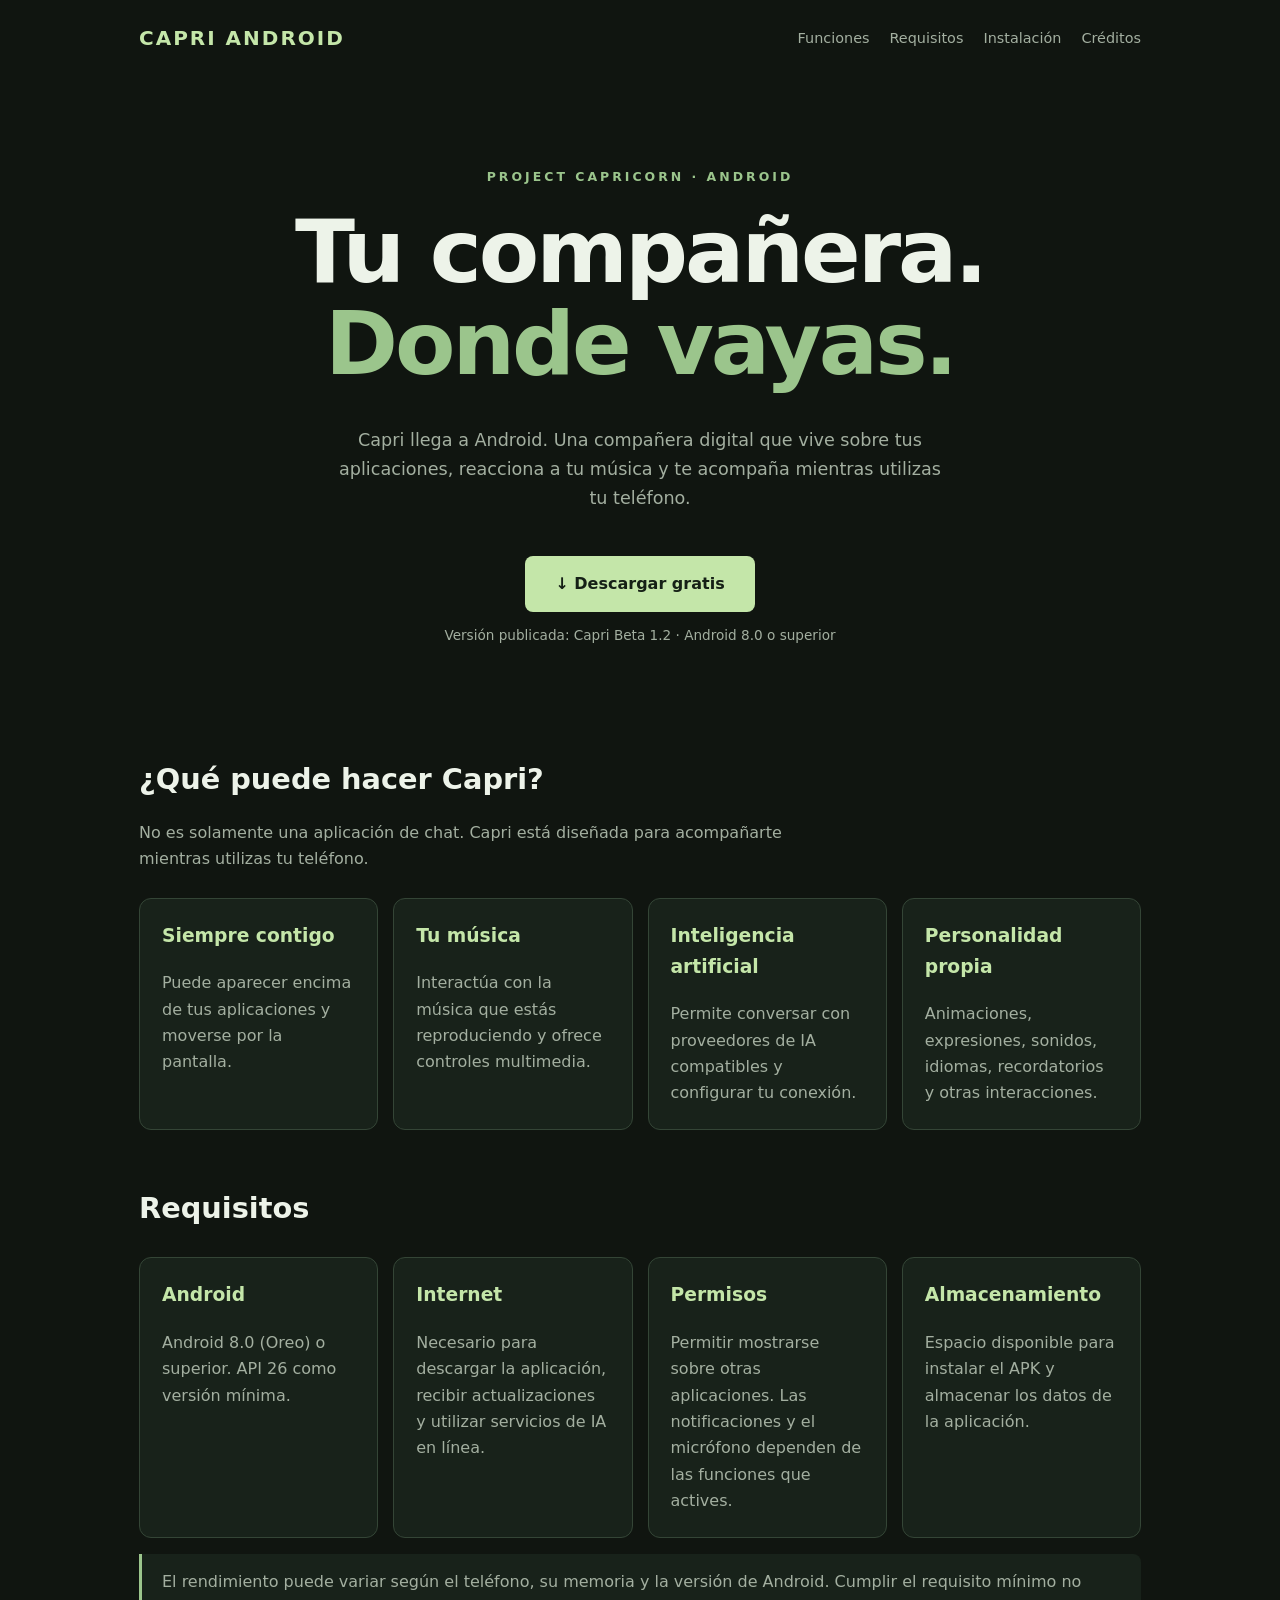
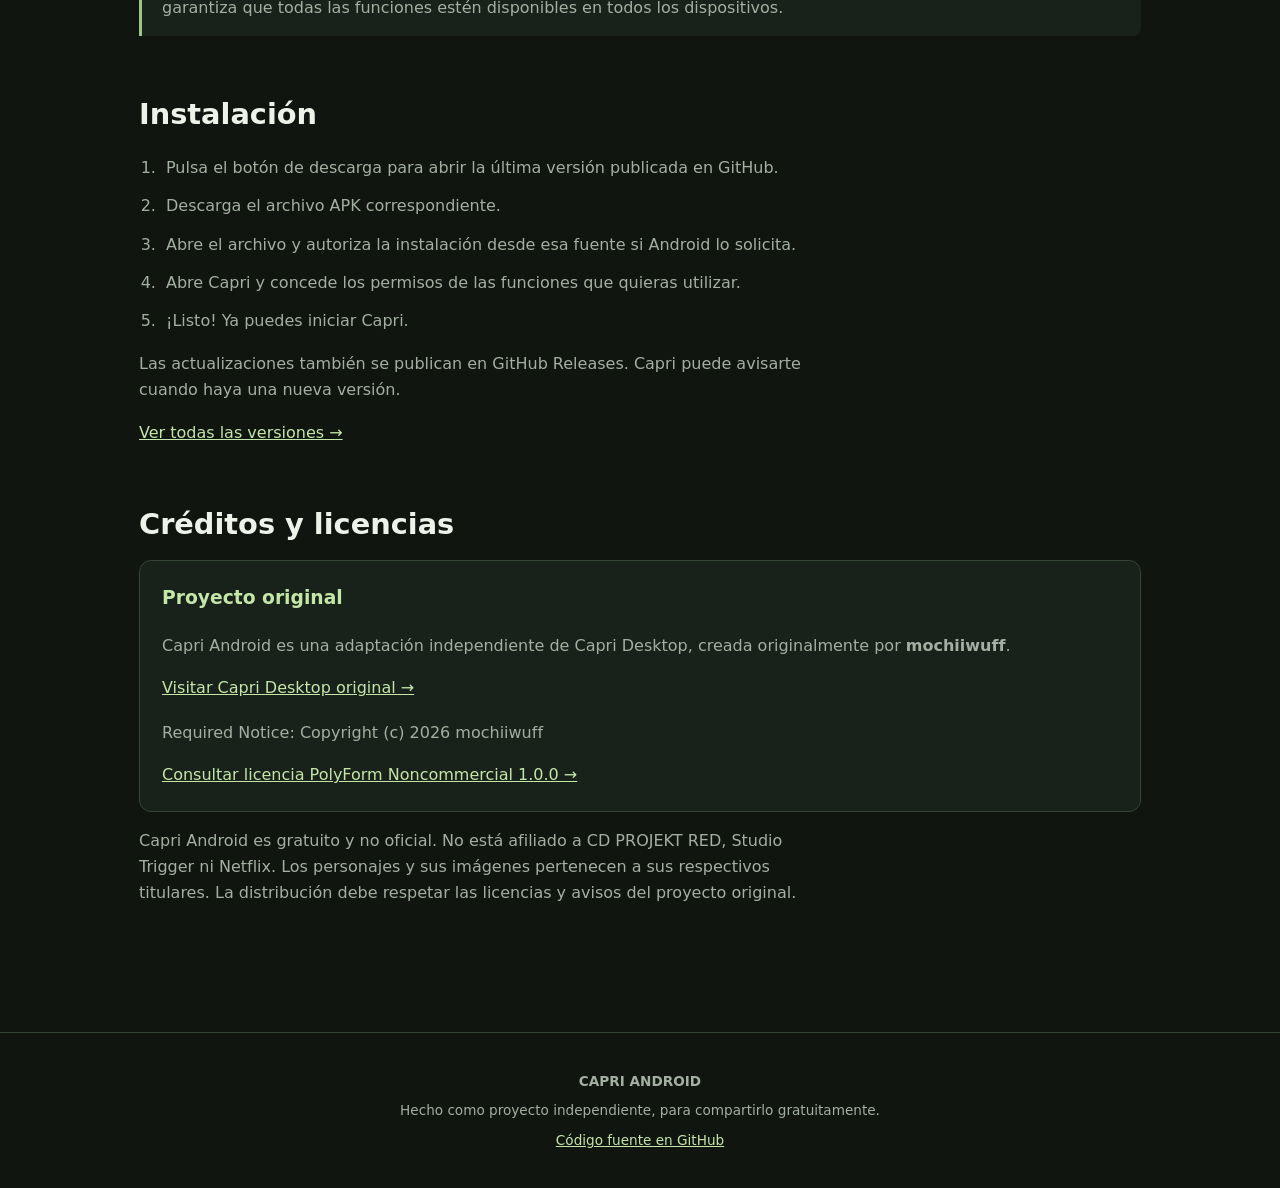
==== docs/index.html @ 74a1c45a "Añade página web de Capri Android Beta 1.2" ====
<!DOCTYPE html>
<html lang="es">
<head>
<meta charset="UTF-8">
<meta name="viewport" content="width=device-width, initial-scale=1">
<meta name="theme-color" content="#101510">
<meta name="description" content="Capri Android: lleva a Capri contigo en tu teléfono. Descarga gratuita para Android.">
<title>Capri Android — Tu compañera digital</title>
<style>
:root {
  color-scheme: dark;
  --bg:#101510;
  --panel:#18221a;
  --green:#9bc58c;
  --bright:#c4e6a9;
  --muted:#a3afa0;
  --line:#344536;
}
* { box-sizing:border-box; }
html { scroll-behavior:smooth; }
body {
  margin:0;
  background:var(--bg);
  color:#edf3e9;
  font-family:system-ui,-apple-system,"Segoe UI",sans-serif;
  line-height:1.65;
}
a { color:var(--bright); }
header {
  max-width:1050px;
  margin:auto;
  padding:22px 24px;
  display:flex;
  justify-content:space-between;
  align-items:center;
  gap:20px;
}
.logo {
  color:var(--bright);
  font-weight:800;
  font-size:1.25rem;
  letter-spacing:2px;
}
nav { display:flex; gap:20px; flex-wrap:wrap; }
nav a { color:var(--muted); text-decoration:none; font-size:.9rem; }
nav a:hover { color:var(--bright); }
main { max-width:1050px; margin:auto; padding:35px 24px 70px; }
.hero {
  min-height:430px;
  display:flex;
  flex-direction:column;
  justify-content:center;
  align-items:center;
  text-align:center;
  padding:55px 15px;
}
.eyebrow {
  color:var(--green);
  text-transform:uppercase;
  letter-spacing:3px;
  font-size:.78rem;
  font-weight:700;
}
h1 {
  font-size:clamp(2.8rem,9vw,5.5rem);
  line-height:1.05;
  letter-spacing:-3px;
  margin:18px 0;
}
h1 span { color:var(--green); }
.hero p {
  max-width:620px;
  color:var(--muted);
  font-size:1.1rem;
}
.download {
  display:inline-block;
  margin-top:25px;
  padding:15px 30px;
  border-radius:8px;
  background:var(--bright);
  color:#152016;
  font-weight:800;
  text-decoration:none;
  transition:.2s;
}
.download:hover { background:#d8f4c3; transform:translateY(-2px); }
.version { color:var(--muted); font-size:.85rem; margin-top:12px; }
section { margin:55px 0; }
h2 { font-size:1.8rem; margin-bottom:12px; }
.intro { color:var(--muted); max-width:700px; }
.grid {
  display:grid;
  grid-template-columns:repeat(auto-fit,minmax(220px,1fr));
  gap:15px;
  margin-top:25px;
}
.card {
  background:var(--panel);
  border:1px solid var(--line);
  border-radius:12px;
  padding:22px;
}
.card h3 { color:var(--bright); margin-top:0; }
.card p { color:var(--muted); margin-bottom:0; }
.steps { padding-left:22px; color:var(--muted); }
.steps li { margin:12px 0; padding-left:5px; }
.notice {
  border-left:3px solid var(--green);
  padding:15px 20px;
  background:var(--panel);
  color:var(--muted);
  border-radius:0 8px 8px 0;
}
footer {
  border-top:1px solid var(--line);
  padding:30px 24px;
  text-align:center;
  color:var(--muted);
  font-size:.85rem;
}
footer p { margin:7px 0; }
@media(max-width:600px) {
  header { align-items:flex-start; flex-direction:column; }
  nav { gap:14px; }
  main { padding-top:10px; }
  .hero { min-height:380px; }
  h1 { letter-spacing:-2px; }
}
</style>
</head>
<body>
<header>
  <div class="logo">CAPRI ANDROID</div>
  <nav>
    <a href="#funciones">Funciones</a>
    <a href="#requisitos">Requisitos</a>
    <a href="#instalar">Instalación</a>
    <a href="#creditos">Créditos</a>
  </nav>
</header>

<main>
  <div class="hero">
    <div class="eyebrow">Project Capricorn · Android</div>
    <h1>Tu compañera.<br><span>Donde vayas.</span></h1>
    <p>Capri llega a Android. Una compañera digital que vive sobre tus aplicaciones, reacciona a tu música y te acompaña mientras utilizas tu teléfono.</p>
    <a class="download" href="https://github.com/eduardotexmal-web/capri-android/releases/download/beta-1.2/Capri-Beta-1.2.apk">
      ↓ Descargar gratis
    </a>
    <div class="version">Versión publicada: Capri Beta 1.2 · Android 8.0 o superior</div>
  </div>

  <section id="funciones">
    <h2>¿Qué puede hacer Capri?</h2>
    <p class="intro">No es solamente una aplicación de chat. Capri está diseñada para acompañarte mientras utilizas tu teléfono.</p>
    <div class="grid">
      <article class="card">
        <h3>Siempre contigo</h3>
        <p>Puede aparecer encima de tus aplicaciones y moverse por la pantalla.</p>
      </article>
      <article class="card">
        <h3>Tu música</h3>
        <p>Interactúa con la música que estás reproduciendo y ofrece controles multimedia.</p>
      </article>
      <article class="card">
        <h3>Inteligencia artificial</h3>
        <p>Permite conversar con proveedores de IA compatibles y configurar tu conexión.</p>
      </article>
      <article class="card">
        <h3>Personalidad propia</h3>
        <p>Animaciones, expresiones, sonidos, idiomas, recordatorios y otras interacciones.</p>
      </article>
    </div>
  </section>

  <section id="requisitos">
    <h2>Requisitos</h2>
    <div class="grid">
      <article class="card">
        <h3>Android</h3>
        <p>Android 8.0 (Oreo) o superior. API 26 como versión mínima.</p>
      </article>
      <article class="card">
        <h3>Internet</h3>
        <p>Necesario para descargar la aplicación, recibir actualizaciones y utilizar servicios de IA en línea.</p>
      </article>
      <article class="card">
        <h3>Permisos</h3>
        <p>Permitir mostrarse sobre otras aplicaciones. Las notificaciones y el micrófono dependen de las funciones que actives.</p>
      </article>
      <article class="card">
        <h3>Almacenamiento</h3>
        <p>Espacio disponible para instalar el APK y almacenar los datos de la aplicación.</p>
      </article>
    </div>
    <p class="notice">El rendimiento puede variar según el teléfono, su memoria y la versión de Android. Cumplir el requisito mínimo no garantiza que todas las funciones estén disponibles en todos los dispositivos.</p>
  </section>

  <section id="instalar">
    <h2>Instalación</h2>
    <ol class="steps">
      <li>Pulsa el botón de descarga para abrir la última versión publicada en GitHub.</li>
      <li>Descarga el archivo APK correspondiente.</li>
      <li>Abre el archivo y autoriza la instalación desde esa fuente si Android lo solicita.</li>
      <li>Abre Capri y concede los permisos de las funciones que quieras utilizar.</li>
      <li>¡Listo! Ya puedes iniciar Capri.</li>
    </ol>
    <p class="intro">Las actualizaciones también se publican en GitHub Releases. Capri puede avisarte cuando haya una nueva versión.</p>
    <a href="https://github.com/eduardotexmal-web/capri-android/releases" target="_blank" rel="noopener">Ver todas las versiones →</a>
  </section>

  <section id="creditos">
    <h2>Créditos y licencias</h2>
    <div class="card">
      <h3>Proyecto original</h3>
      <p>Capri Android es una adaptación independiente de Capri Desktop, creada originalmente por <strong>mochiiwuff</strong>.</p>
      <p><a href="https://github.com/mochiiwuff/capri-desktop" target="_blank" rel="noopener">Visitar Capri Desktop original →</a></p>
      <p style="margin-top:18px">Required Notice: Copyright (c) 2026 mochiiwuff</p>
      <p><a href="https://github.com/eduardotexmal-web/capri-android/blob/main/LICENSE" target="_blank" rel="noopener">Consultar licencia PolyForm Noncommercial 1.0.0 →</a></p>
    </div>
    <p class="intro">Capri Android es gratuito y no oficial. No está afiliado a CD PROJEKT RED, Studio Trigger ni Netflix. Los personajes y sus imágenes pertenecen a sus respectivos titulares. La distribución debe respetar las licencias y avisos del proyecto original.</p>
  </section>
</main>

<footer>
  <p><strong>CAPRI ANDROID</strong></p>
  <p>Hecho como proyecto independiente, para compartirlo gratuitamente.</p>
  <p><a href="https://github.com/eduardotexmal-web/capri-android">Código fuente en GitHub</a></p>
</footer>
</body>
</html>
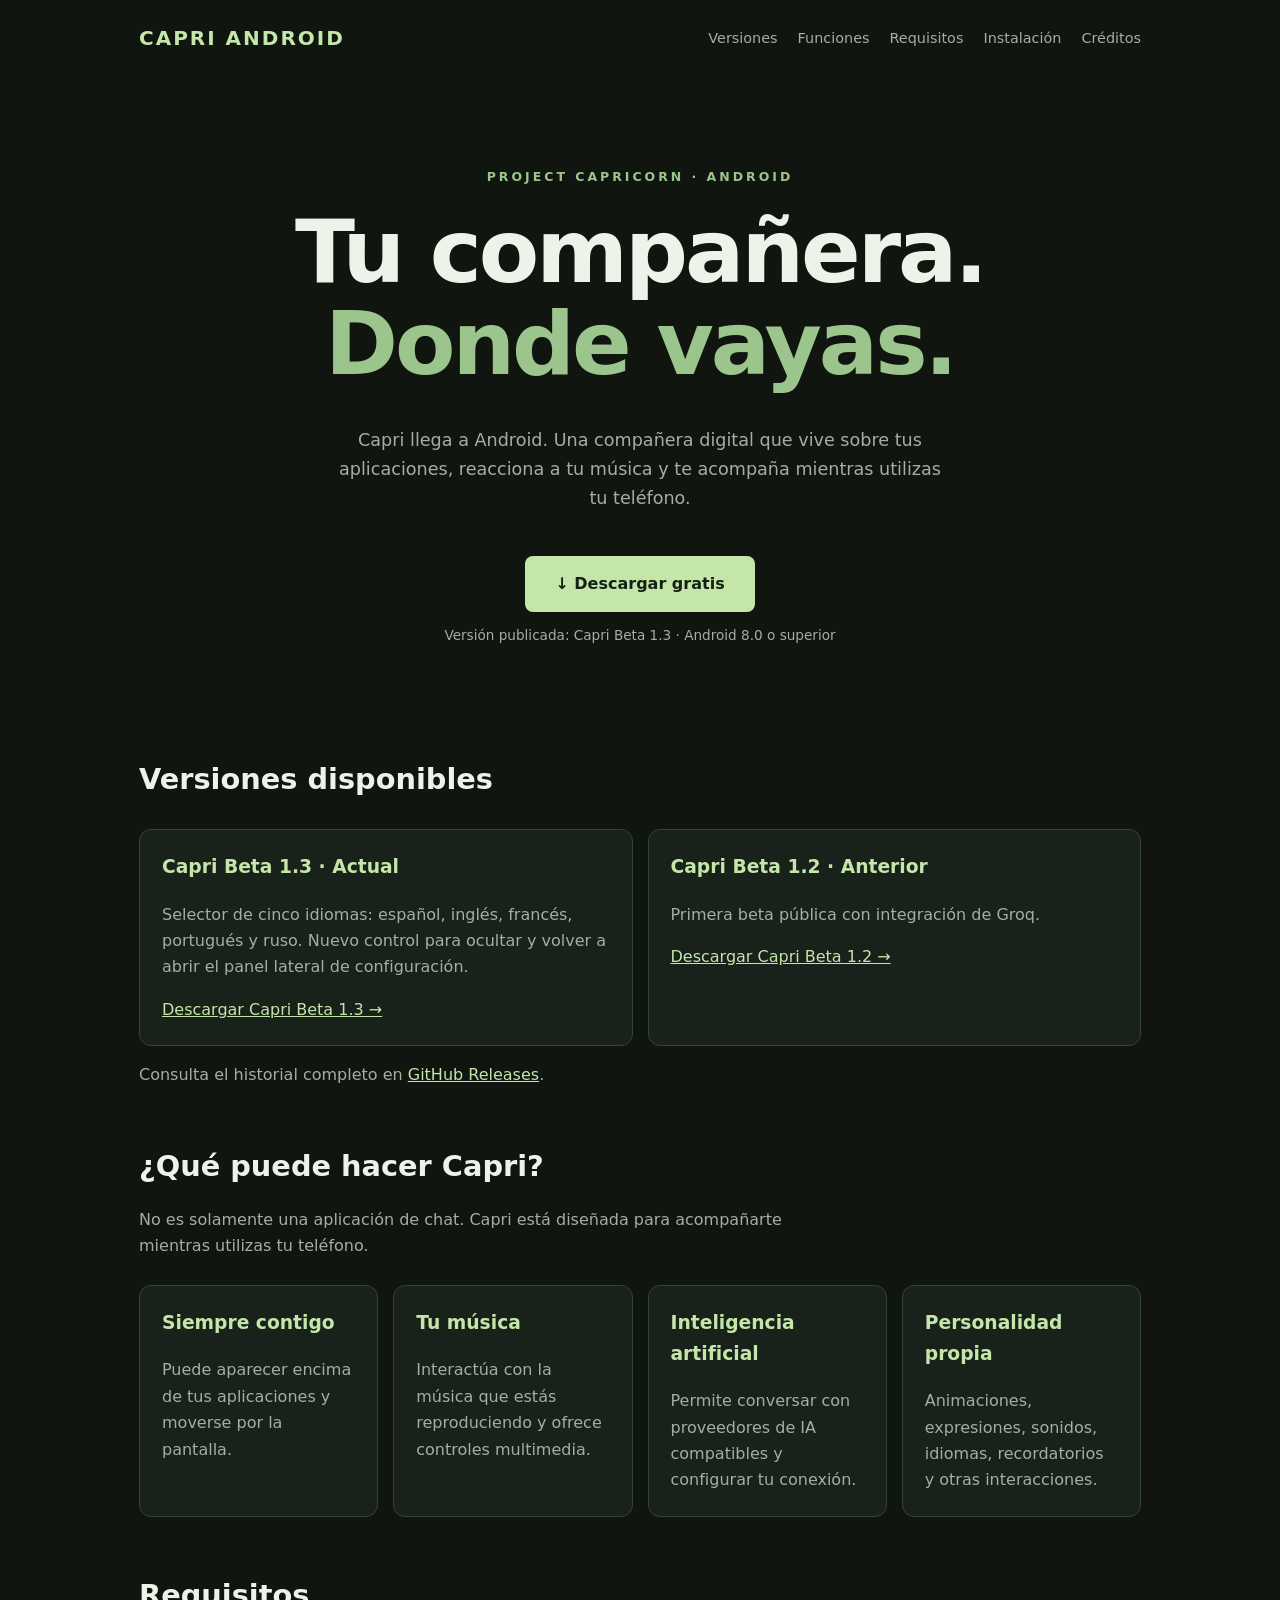
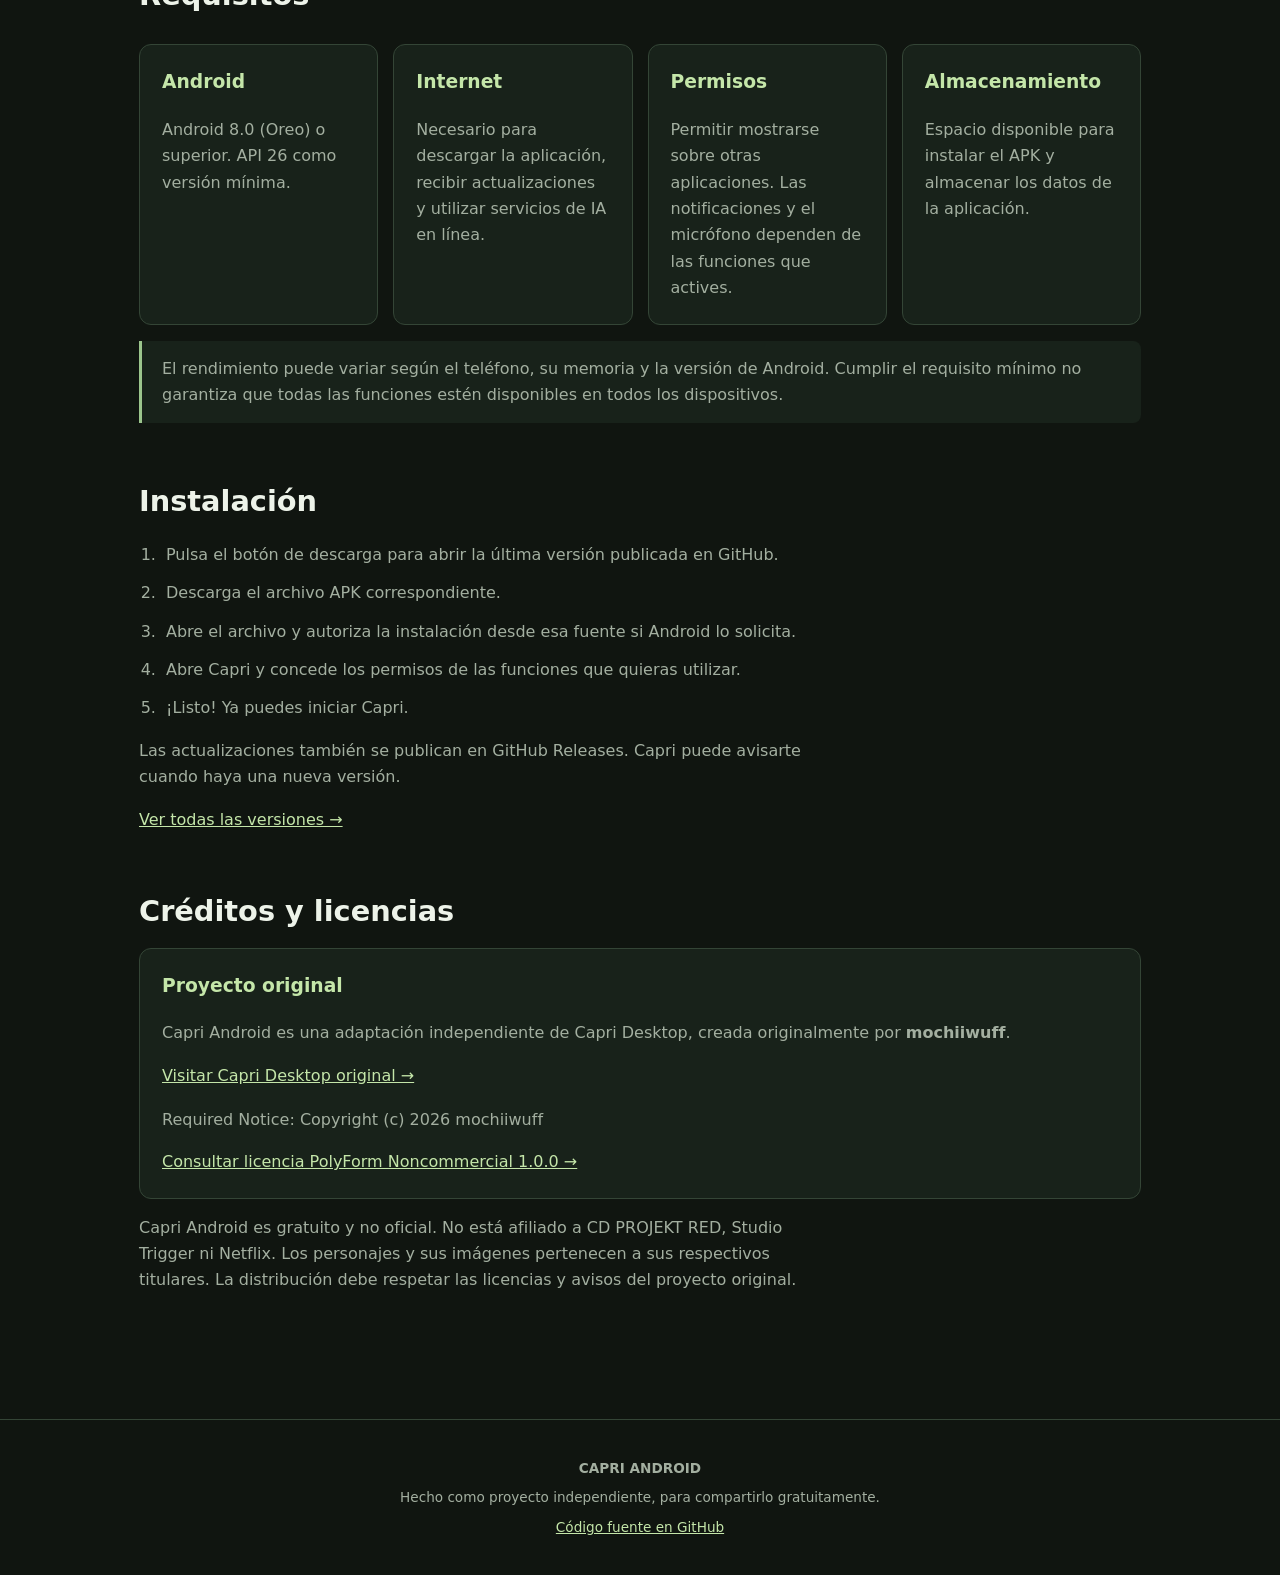
==== commit 11b0693e: "Publica Capri Beta 1.3 en la web y conserva Beta 1.2" ====
--- a/docs/index.html
+++ b/docs/index.html
@@ -133,7 +133,8 @@
 <header>
   <div class="logo">CAPRI ANDROID</div>
   <nav>
-    <a href="#funciones">Funciones</a>
+    <a href="#versiones">Versiones</a>
+      <a href="#funciones">Funciones</a>
     <a href="#requisitos">Requisitos</a>
     <a href="#instalar">Instalación</a>
     <a href="#creditos">Créditos</a>
@@ -145,11 +146,28 @@
     <div class="eyebrow">Project Capricorn · Android</div>
     <h1>Tu compañera.<br><span>Donde vayas.</span></h1>
     <p>Capri llega a Android. Una compañera digital que vive sobre tus aplicaciones, reacciona a tu música y te acompaña mientras utilizas tu teléfono.</p>
-    <a class="download" href="https://github.com/eduardotexmal-web/capri-android/releases/download/beta-1.2/Capri-Beta-1.2.apk">
+    <a class="download" href="https://github.com/eduardotexmal-web/capri-android/releases/download/beta-1.3/Capri-Beta-1.3.apk">
       ↓ Descargar gratis
     </a>
-    <div class="version">Versión publicada: Capri Beta 1.2 · Android 8.0 o superior</div>
+    <div class="version">Versión publicada: Capri Beta 1.3 · Android 8.0 o superior</div>
   </div>
+
+  <section id="versiones">
+    <h2>Versiones disponibles</h2>
+    <div class="grid">
+      <article class="card">
+        <h3>Capri Beta 1.3 · Actual</h3>
+        <p>Selector de cinco idiomas: español, inglés, francés, portugués y ruso. Nuevo control para ocultar y volver a abrir el panel lateral de configuración.</p>
+        <p><a href="https://github.com/eduardotexmal-web/capri-android/releases/download/beta-1.3/Capri-Beta-1.3.apk">Descargar Capri Beta 1.3 →</a></p>
+      </article>
+      <article class="card">
+        <h3>Capri Beta 1.2 · Anterior</h3>
+        <p>Primera beta pública con integración de Groq.</p>
+        <p><a href="https://github.com/eduardotexmal-web/capri-android/releases/download/beta-1.2/Capri-Beta-1.2.apk">Descargar Capri Beta 1.2 →</a></p>
+      </article>
+    </div>
+    <p class="intro">Consulta el historial completo en <a href="https://github.com/eduardotexmal-web/capri-android/releases">GitHub Releases</a>.</p>
+  </section>
 
   <section id="funciones">
     <h2>¿Qué puede hacer Capri?</h2>
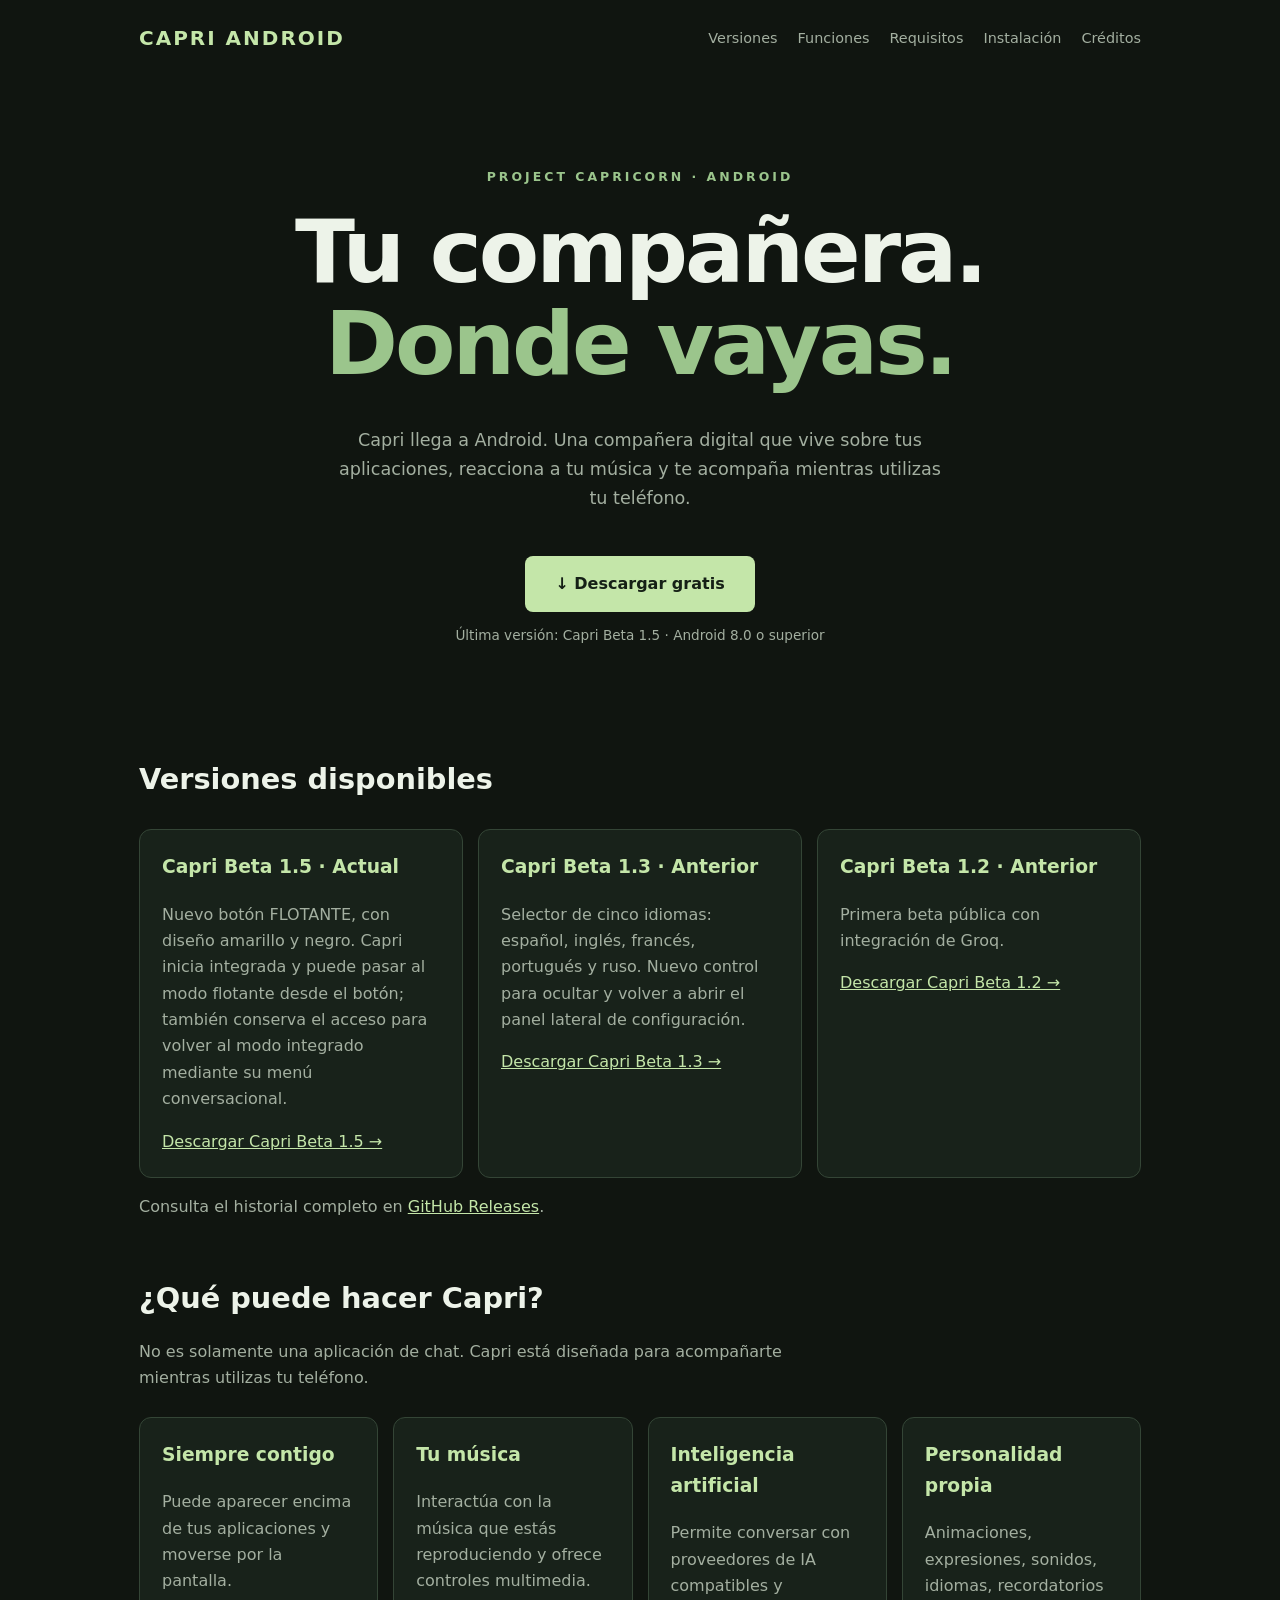
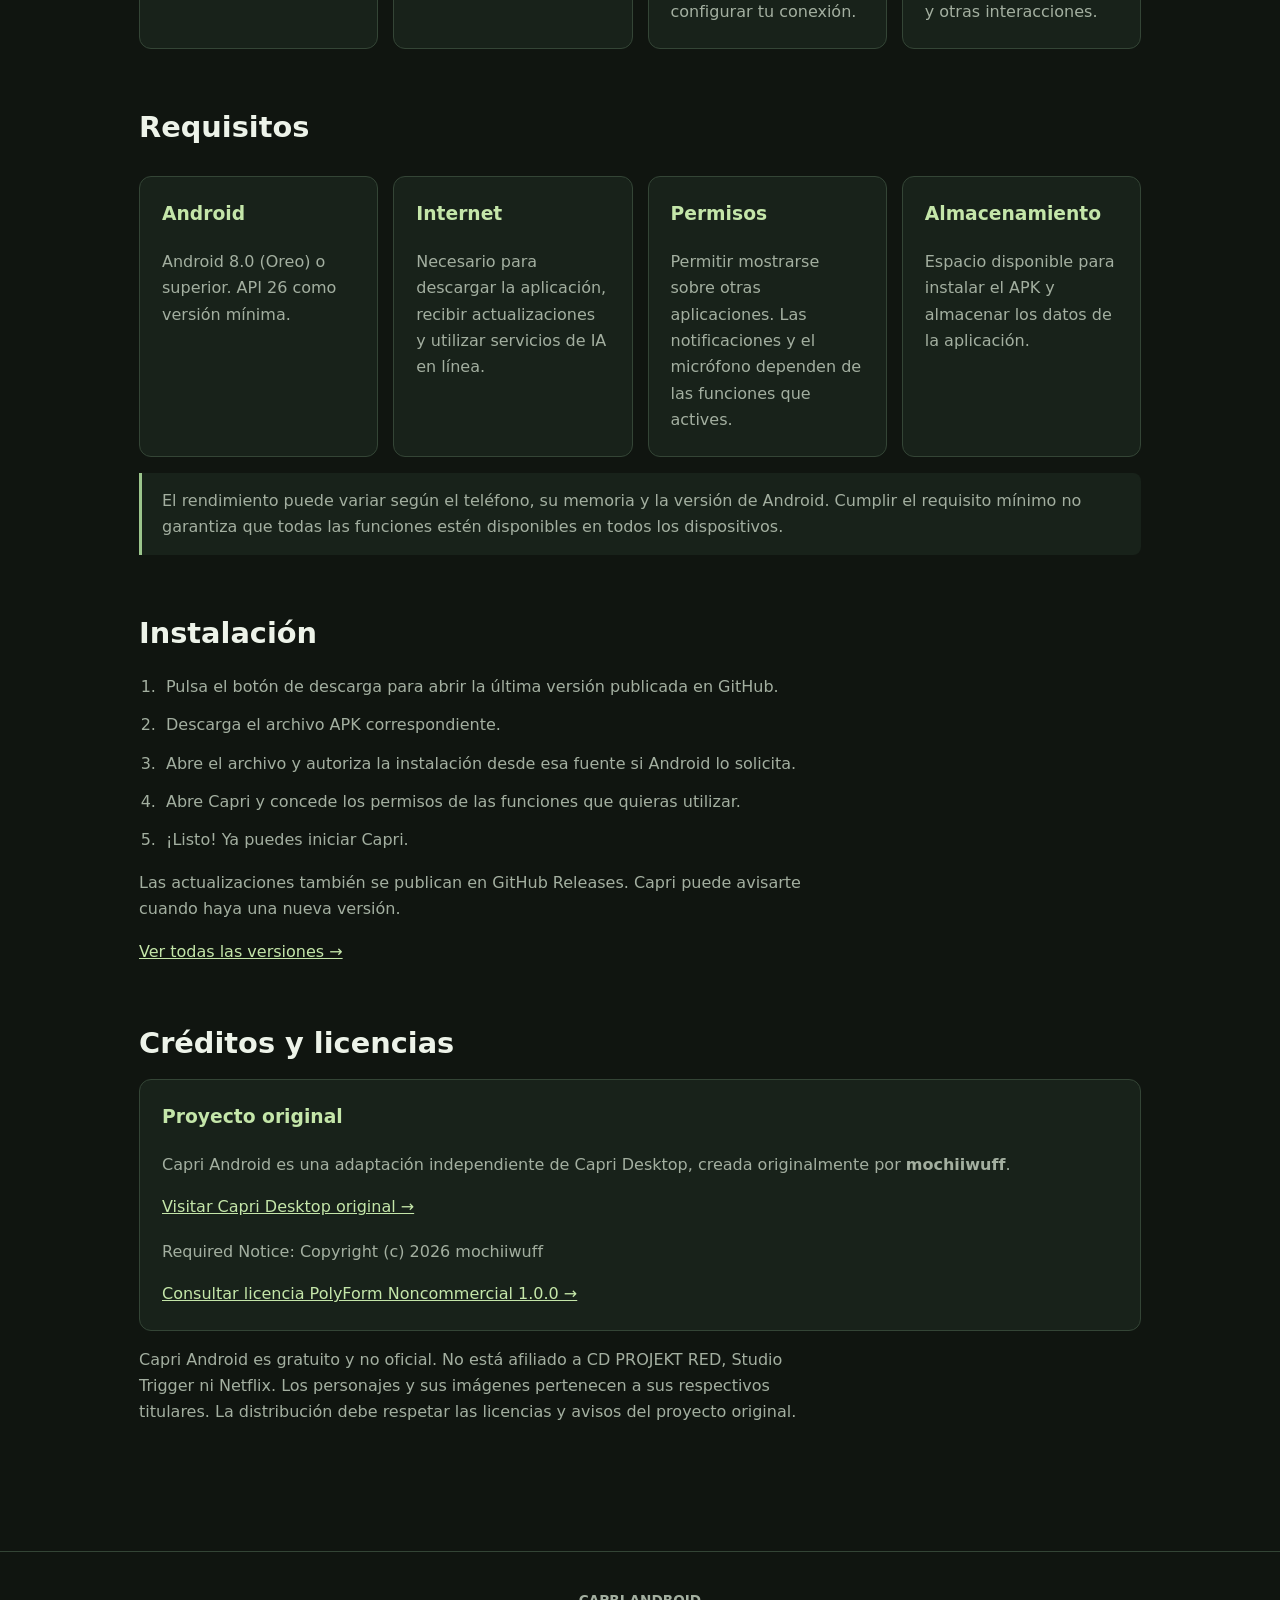
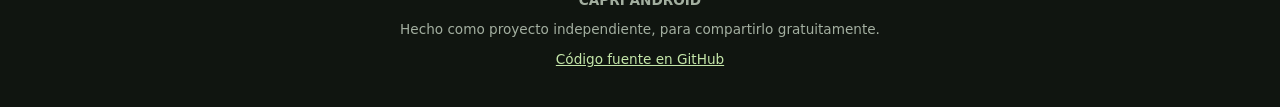
==== commit bfd168aa: "Publica Capri Beta 1.5 en la web" ====
--- a/docs/index.html
+++ b/docs/index.html
@@ -146,17 +146,22 @@
     <div class="eyebrow">Project Capricorn · Android</div>
     <h1>Tu compañera.<br><span>Donde vayas.</span></h1>
     <p>Capri llega a Android. Una compañera digital que vive sobre tus aplicaciones, reacciona a tu música y te acompaña mientras utilizas tu teléfono.</p>
-    <a class="download" href="https://github.com/eduardotexmal-web/capri-android/releases/download/beta-1.3/Capri-Beta-1.3.apk">
+    <a class="download" href="https://github.com/eduardotexmal-web/capri-android/releases/download/beta-1.5/Capri-Beta-1.5.apk">
       ↓ Descargar gratis
     </a>
-    <div class="version">Versión publicada: Capri Beta 1.3 · Android 8.0 o superior</div>
+    <div class="version">Última versión: Capri Beta 1.5 · Android 8.0 o superior</div>
   </div>
 
   <section id="versiones">
     <h2>Versiones disponibles</h2>
     <div class="grid">
       <article class="card">
-        <h3>Capri Beta 1.3 · Actual</h3>
+        <h3>Capri Beta 1.5 · Actual</h3>
+        <p>Nuevo botón FLOTANTE, con diseño amarillo y negro. Capri inicia integrada y puede pasar al modo flotante desde el botón; también conserva el acceso para volver al modo integrado mediante su menú conversacional.</p>
+        <p><a href="https://github.com/eduardotexmal-web/capri-android/releases/download/beta-1.5/Capri-Beta-1.5.apk">Descargar Capri Beta 1.5 →</a></p>
+      </article>
+      <article class="card">
+        <h3>Capri Beta 1.3 · Anterior</h3>
         <p>Selector de cinco idiomas: español, inglés, francés, portugués y ruso. Nuevo control para ocultar y volver a abrir el panel lateral de configuración.</p>
         <p><a href="https://github.com/eduardotexmal-web/capri-android/releases/download/beta-1.3/Capri-Beta-1.3.apk">Descargar Capri Beta 1.3 →</a></p>
       </article>
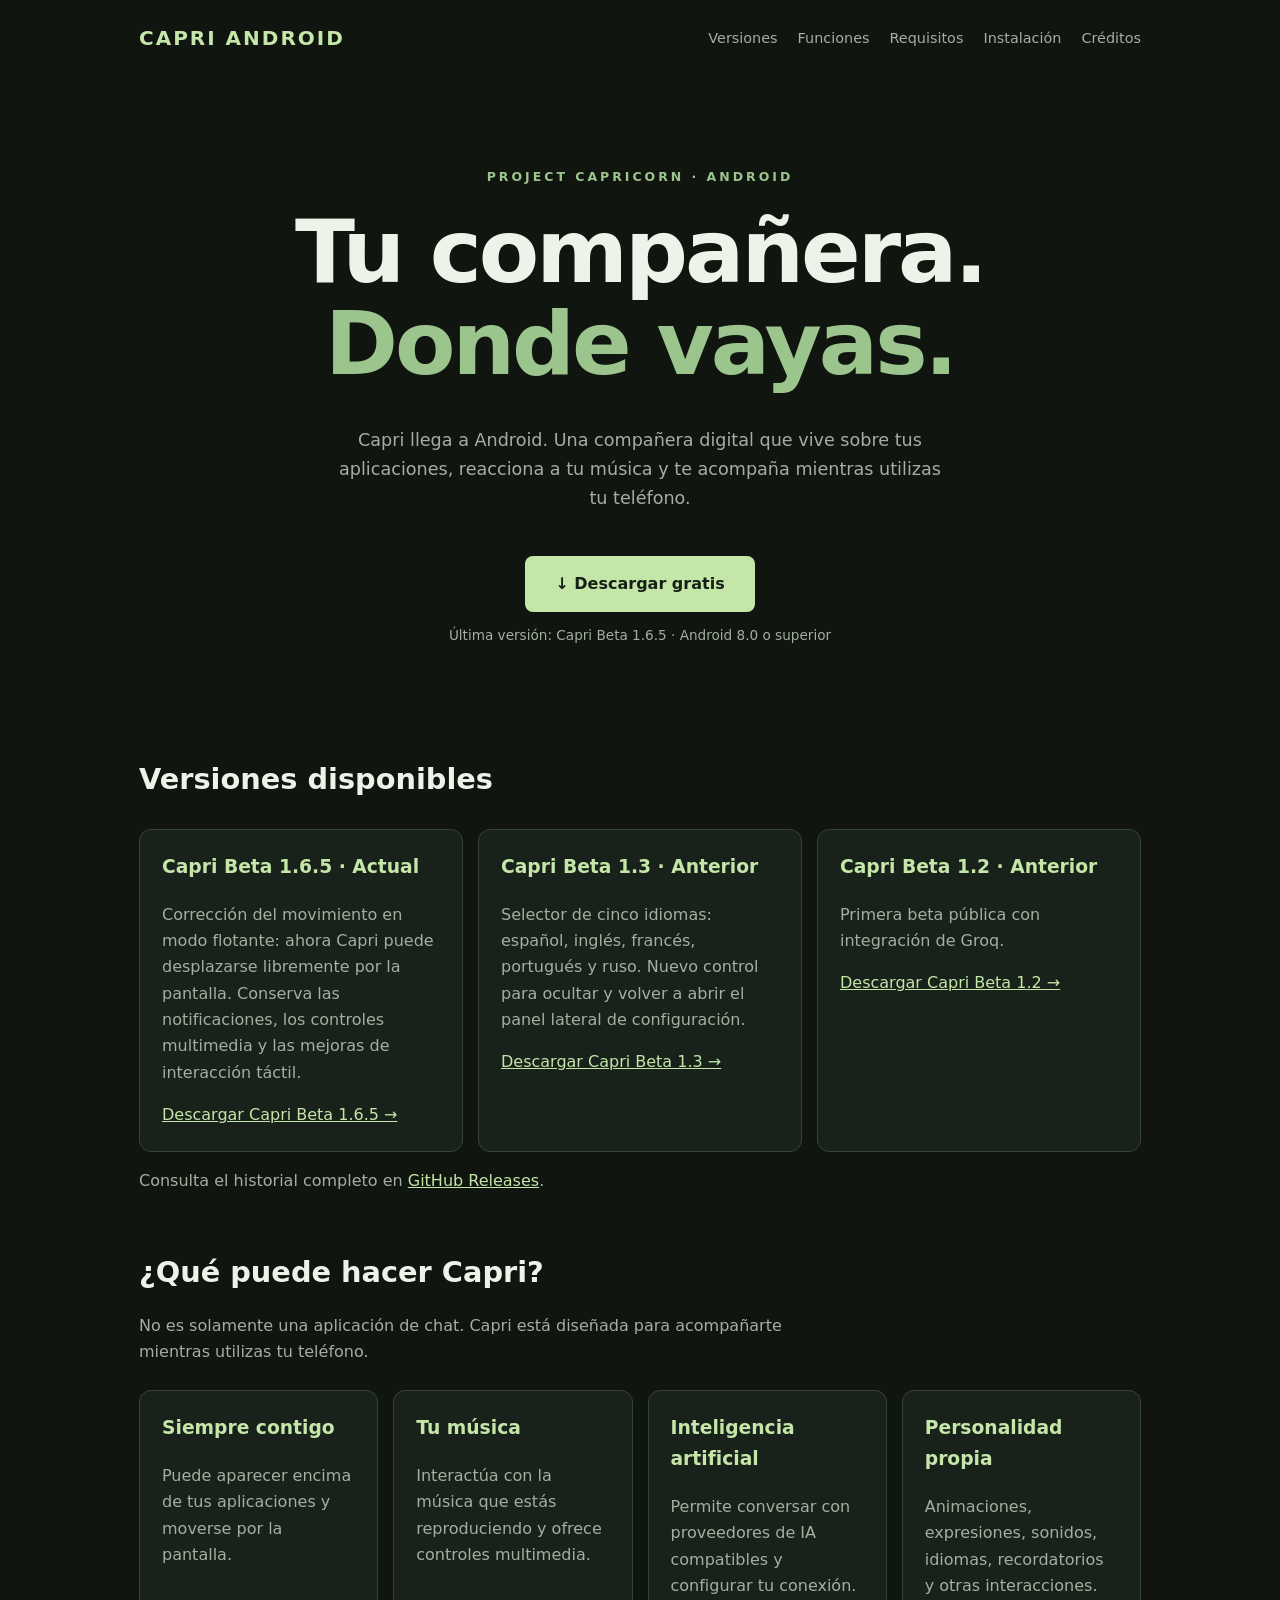
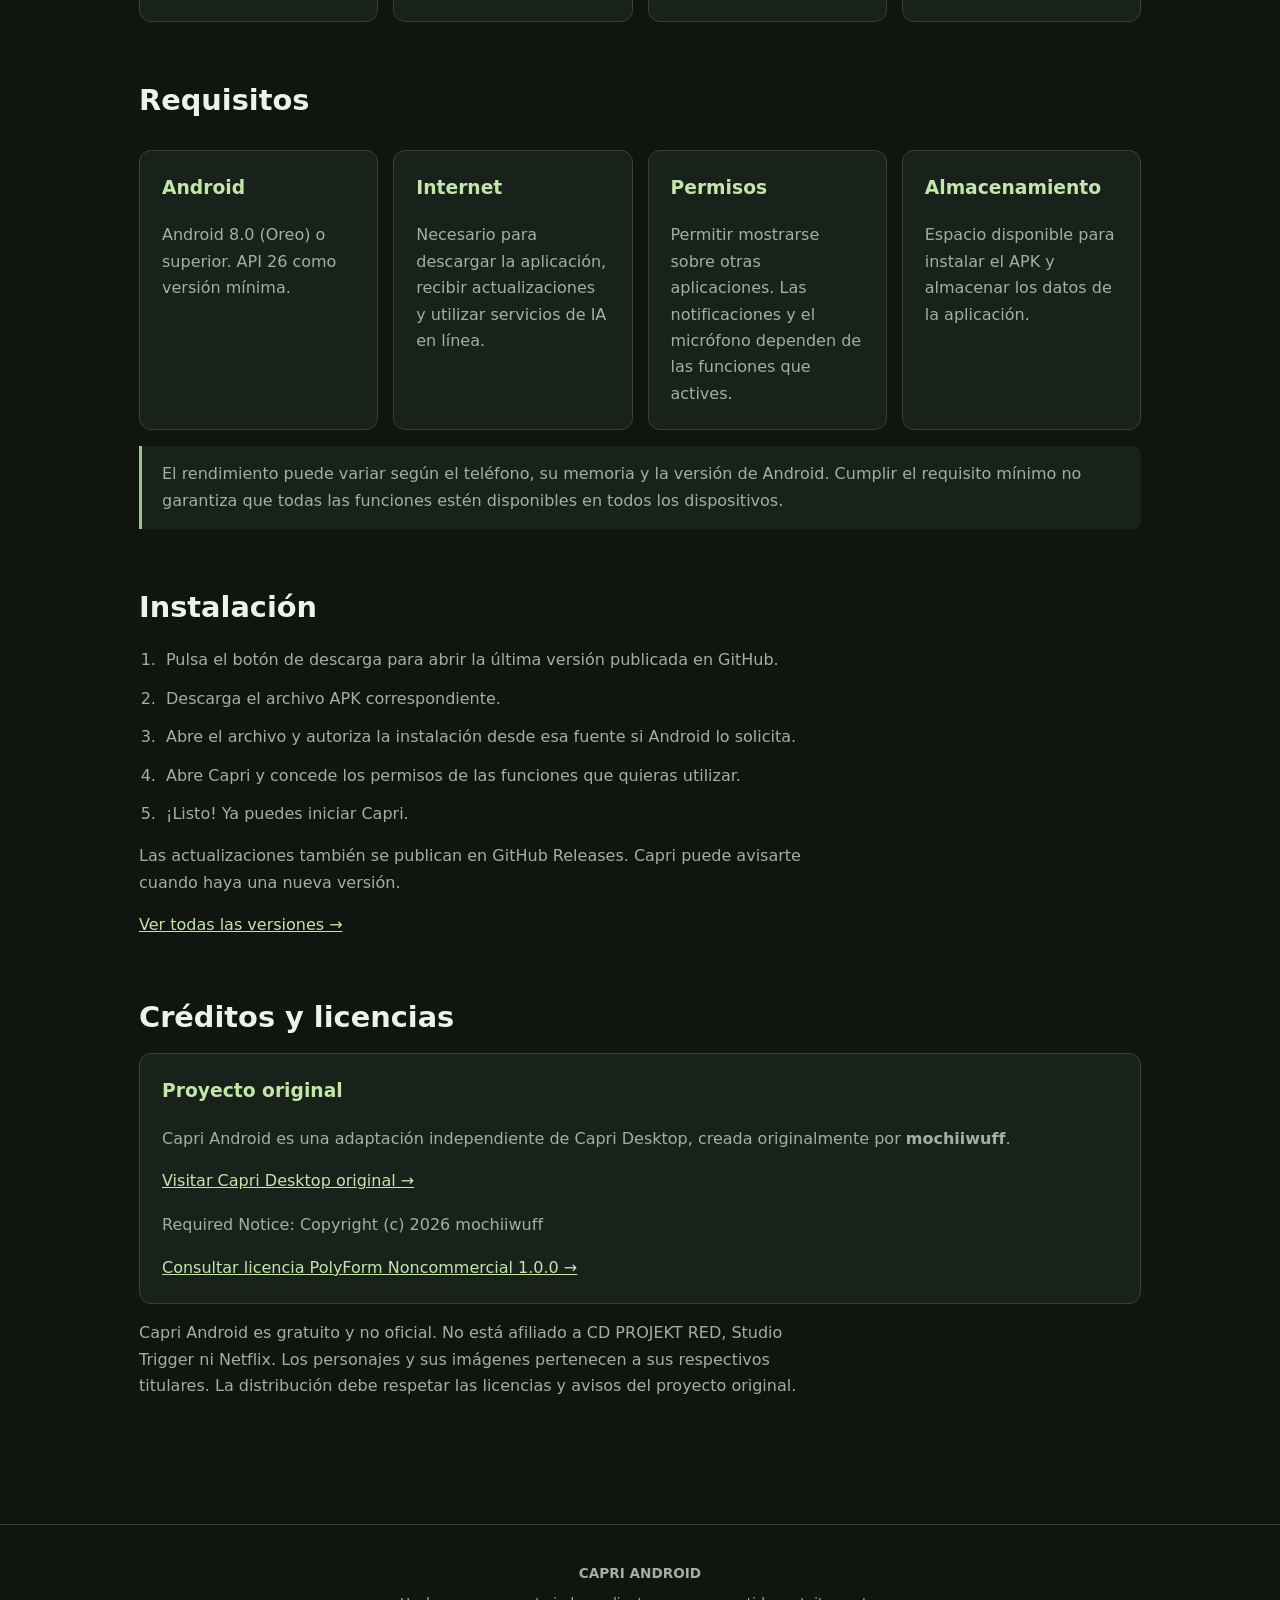
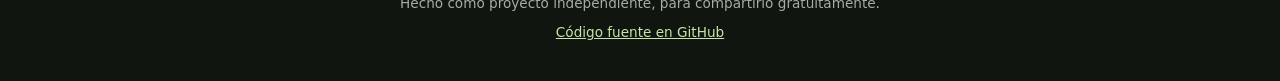
==== commit b5d76428: "Actualiza descarga principal a Capri Beta 1.6.5" ====
--- a/docs/index.html
+++ b/docs/index.html
@@ -146,20 +146,20 @@
     <div class="eyebrow">Project Capricorn · Android</div>
     <h1>Tu compañera.<br><span>Donde vayas.</span></h1>
     <p>Capri llega a Android. Una compañera digital que vive sobre tus aplicaciones, reacciona a tu música y te acompaña mientras utilizas tu teléfono.</p>
-    <a class="download" href="https://github.com/eduardotexmal-web/capri-android/releases/download/beta-1.5/Capri-Beta-1.5.apk">
+    <a class="download" href="https://github.com/eduardotexmal-web/capri-android/releases/download/beta-1.6.5/Capri-Beta-1.6.5.apk">
       ↓ Descargar gratis
     </a>
-    <div class="version">Última versión: Capri Beta 1.5 · Android 8.0 o superior</div>
+    <div class="version">Última versión: Capri Beta 1.6.5 · Android 8.0 o superior</div>
   </div>
 
   <section id="versiones">
     <h2>Versiones disponibles</h2>
     <div class="grid">
       <article class="card">
-        <h3>Capri Beta 1.5 · Actual</h3>
-        <p>Nuevo botón FLOTANTE, con diseño amarillo y negro. Capri inicia integrada y puede pasar al modo flotante desde el botón; también conserva el acceso para volver al modo integrado mediante su menú conversacional.</p>
-        <p><a href="https://github.com/eduardotexmal-web/capri-android/releases/download/beta-1.5/Capri-Beta-1.5.apk">Descargar Capri Beta 1.5 →</a></p>
-      </article>
+          <h3>Capri Beta 1.6.5 · Actual</h3>
+          <p>Corrección del movimiento en modo flotante: ahora Capri puede desplazarse libremente por la pantalla. Conserva las notificaciones, los controles multimedia y las mejoras de interacción táctil.</p>
+          <p><a href="https://github.com/eduardotexmal-web/capri-android/releases/download/beta-1.6.5/Capri-Beta-1.6.5.apk">Descargar Capri Beta 1.6.5 →</a></p>
+        </article>
       <article class="card">
         <h3>Capri Beta 1.3 · Anterior</h3>
         <p>Selector de cinco idiomas: español, inglés, francés, portugués y ruso. Nuevo control para ocultar y volver a abrir el panel lateral de configuración.</p>
